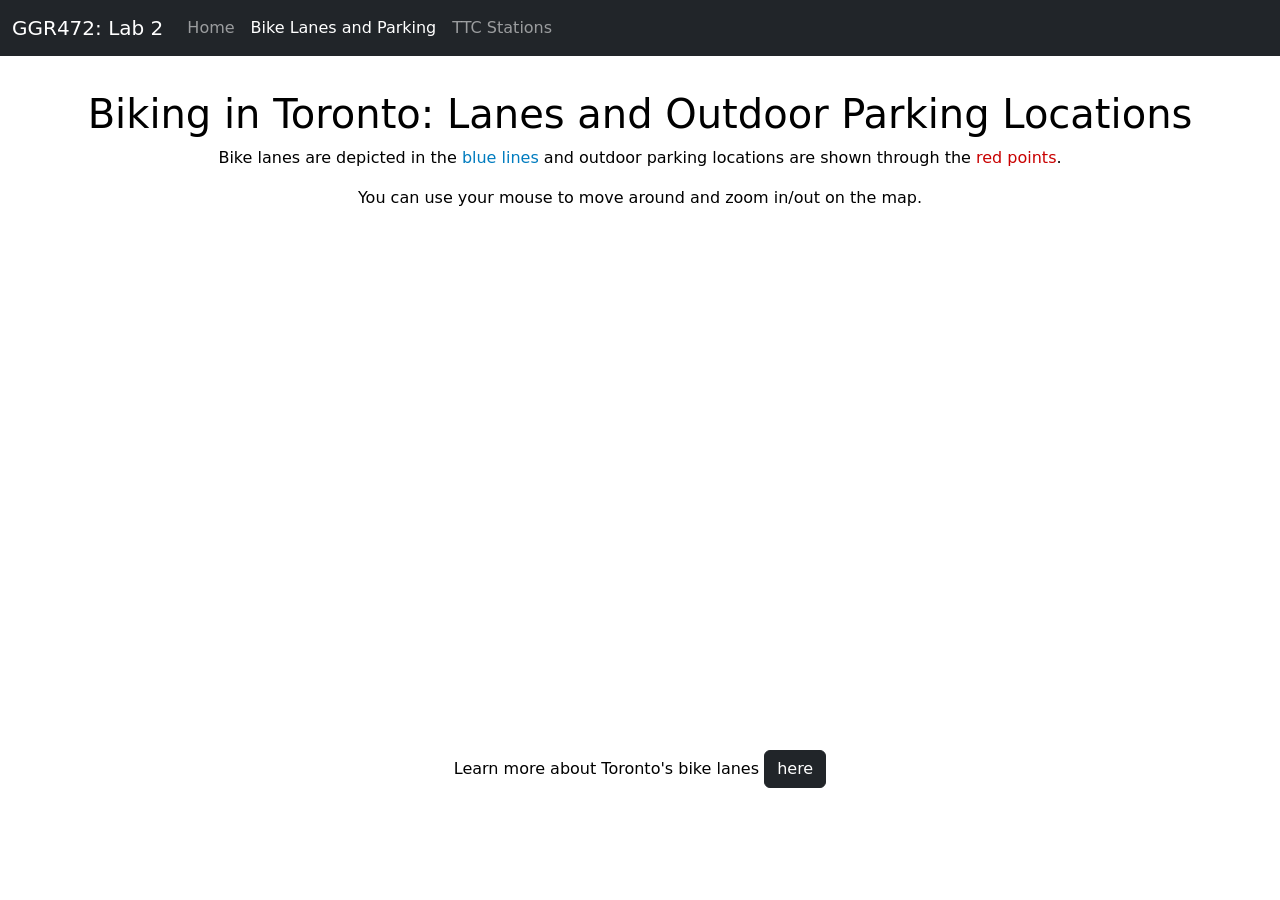
==== BikeLanes.html @ e34cdb5e "Initial commit" ====
<!-- Declare document type as HTML-->
<!DOCTYPE html>

<!-- Set HTML language to English and theme to light/white -->
<html lang="en" data-bs-theme="light"> 

<head>
    <meta charset="UTF-8">
    <meta http-equiv="X-UA-Compatible" content="IE=edge">
    <!-- Make layout responsive on other/mobile devices -->
    <meta name="viewport" content="width=device-width, initial-scale=1.0">
    <!-- Website title displayed in browser tab -->
    <title>GGR472: Lab 2</title> 
    <!-- Mapbox GL JS library (JavaScript loaded in for interactive maps) -->
    <script src='https://api.mapbox.com/mapbox-gl-js/v3.18.1/mapbox-gl.js'></script>
    <!-- Mapbox GL CSS (CSS loaded in for styling) -->
    <link href='https://api.mapbox.com/mapbox-gl-js/v3.18.1/mapbox-gl.css' rel='stylesheet' /> 
    <!-- mapbox geocoder plugin -->
    <script
        src="https://api.mapbox.com/mapbox-gl-js/plugins/mapbox-gl-geocoder/v5.1.0/mapbox-gl-geocoder.min.js"></script>
    <link rel="stylesheet"
        href="https://api.mapbox.com/mapbox-gl-js/plugins/mapbox-gl-geocoder/v5.1.0/mapbox-gl-geocoder.css"
        type="text/css">
    <!-- Custom stylesheet for additional styling -->
    <link rel="stylesheet" href="style.css"> 
    <!-- Bootstrap CSS (for responsive layout/grids) -->
	<link href="https://cdn.jsdelivr.net/npm/bootstrap@5.2.3/dist/css/bootstrap.min.css" rel="stylesheet" integrity="sha384-rbsA2VBKQhggwzxH7pPCaAqO46MgnOM80zW1RWuH61DGLwZJEdK2Kadq2F9CUG65" crossorigin="anonymous"> <!--linking to bootstrap -->
</head>

<body>
	<!-- Boostrap navigation bar to expand horizontally on large screens (navbar-expand-lg)
     have a dark colour scheme (navbar-dark bg-dark) and stay frozen at the top of the viewport (fixed-top) -->
	<nav class="navbar navbar-expand-lg navbar-dark bg-dark fixed-top">
        <div class="container-fluid">
            <!-- Title section of navbar -->
            <a class="navbar-brand">GGR472: Lab 2</a>
            <!-- Compress navbar menu button for smaller screens -->
            <button class="navbar-toggler" type="button" data-bs-toggle="collapse"
                data-bs-target="#navbarSupportedContent" aria-controls="navbarSupportedContent" aria-expanded="false"
                aria-label="Toggle navigation">
                <span class="navbar-toggler-icon"></span>
            </button>
            <!-- Title section of navbar -->
            <div class="collapse navbar-collapse" id="navbarSupportedContent">
                <!-- Push items to the left of the page (me-auto) -->
                <ul class="navbar-nav me-auto mb-2 mb-lg-0">
                    <!-- Navigation bar options linked to other HTML pages -->
                    <li class="nav-item">
                        <a class="nav-link" href="index.html">Home</a>
                    </li>
                    <li class="nav-item">
                         <!-- Active indicates the current page -->
                        <a class="nav-link active" aria-current="page" href="BikeLanes.html">Bike Lanes and Parking</a>
                    </li>
                    <li class="nav-item">
                        <a class="nav-link" href="TTCStations.html">TTC Stations</a>
                    </li>
                </ul>
            </div>
        </div>
    </nav>
    
    <br>

    <!-- Container for main content - centre all text inside container, black background with white text
    Add padding/margin to the top and bottom of the page (p-1, mb-2) -->
    <div class="container text-center p-1 mb-2 bg-white text-black">
        <!-- Row to structure heading within Bootstrap grid system -->
        <div class="row">
            <!-- Heading section -->
            <h1>Biking in Toronto: Lanes and Outdoor Parking Locations</h1>
        </div>
        <!-- Descriptive text with certain words in different colours -->
         <div class="row">
            <p>Bike lanes are depicted in the <span style="color: #007cbf;">blue lines</span> and outdoor parking locations are shown through the <span style="color: #c90000;">red points</span>.</p>
            <p>You can use your mouse to move around and zoom in/out on the map.</p>
        </div>

        <!-- Map of bike lanes and outdoor bike parking -->
        <div id="my-map" class="map-container"></div>

        <!-- NAVIGATION ELEMENTS
        <div class="map-search-container">
            <label for="geocoder">Search for location</label>
            <div id="my-geocoder" class="geocoder"></div>
        </div> -->

        <!-- LEGEND
        <div id='popn-legend' class='legend'>
            <h4>Population</h4>
            <div><span></span>0-100,000</div> 
            <div><span></span>100,000-500,000</div>
            <div><span></span>500,000-1,000,000</div>
            <div><span></span>1,000,000-5,000,000</div>
            <div><span></span>>5,000,000</div>
        </div> -->

        <br>

        <!-- Link to external webpage about Toronto's bike lanes, view in same window -->
        <p>
            Learn more about Toronto's bike lanes
            <a class="btn btn-dark" target=”_blank” href="https://www.toronto.ca/services-payments/streets-parking-transportation/cycling-in-toronto/cycling-network-map/#location=&lat=&lng=&zoom=">here</a>
            <br>
        </p>

<!-- Bootstrap JavaScript bundle (for interactive components)-->
<script src="https://cdn.jsdelivr.net/npm/bootstrap@5.2.3/dist/js/bootstrap.bundle.min.js" integrity="sha384-YvpcrYf0tY3lHB60NNkmXc5s9fDVZLESaAA55NDzOxhy9GkcIdslK1eN7N6jIeHz" crossorigin="anonymous"></script>

<!-- My JavaScript file loaded in -->
<script src="script.js"></script>

</body>

</html>
---- style.css ----
/* Formatting the map */
.map-container {
  width: 100%; /* Map takes up 100% of the width of the page */
  height: 500px; /* Map height */
  position: relative;/* Map location determined relative to its normal position in the document */
}

/* 'pads' the top of a webpage so that text/information begins after the navigation bar */
body {
  padding-top: 62px;
}
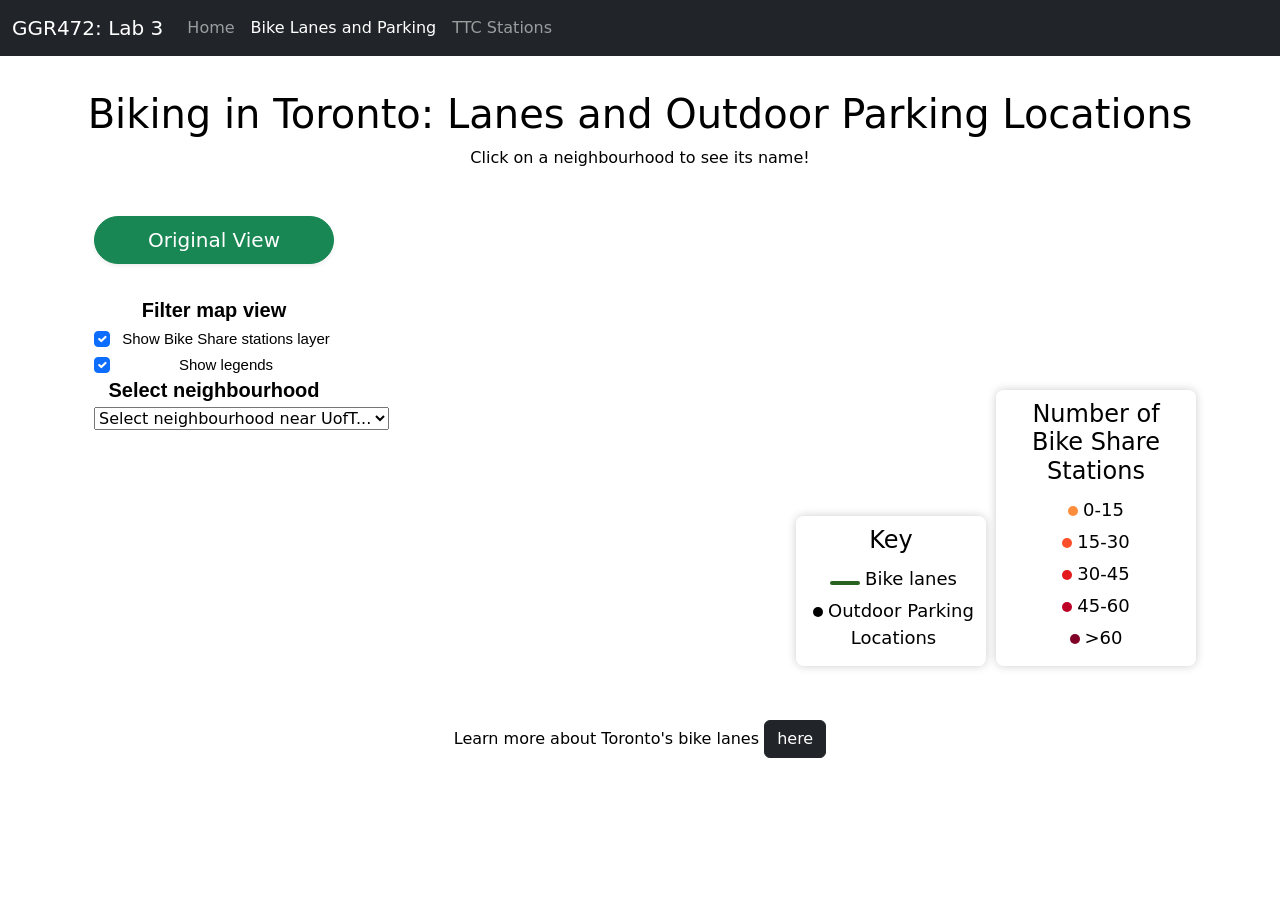
==== commit 2c565113: "submitting" ====
--- a/BikeLanes.html
+++ b/BikeLanes.html
@@ -10,12 +10,12 @@
     <!-- Make layout responsive on other/mobile devices -->
     <meta name="viewport" content="width=device-width, initial-scale=1.0">
     <!-- Website title displayed in browser tab -->
-    <title>GGR472: Lab 2</title> 
+    <title>GGR472: Lab 3</title> 
     <!-- Mapbox GL JS library (JavaScript loaded in for interactive maps) -->
     <script src='https://api.mapbox.com/mapbox-gl-js/v3.18.1/mapbox-gl.js'></script>
     <!-- Mapbox GL CSS (CSS loaded in for styling) -->
     <link href='https://api.mapbox.com/mapbox-gl-js/v3.18.1/mapbox-gl.css' rel='stylesheet' /> 
-    <!-- mapbox geocoder plugin -->
+    <!-- Mapbox geocoder plugin -->
     <script
         src="https://api.mapbox.com/mapbox-gl-js/plugins/mapbox-gl-geocoder/v5.1.0/mapbox-gl-geocoder.min.js"></script>
     <link rel="stylesheet"
@@ -33,7 +33,7 @@
 	<nav class="navbar navbar-expand-lg navbar-dark bg-dark fixed-top">
         <div class="container-fluid">
             <!-- Title section of navbar -->
-            <a class="navbar-brand">GGR472: Lab 2</a>
+            <a class="navbar-brand">GGR472: Lab 3</a>
             <!-- Compress navbar menu button for smaller screens -->
             <button class="navbar-toggler" type="button" data-bs-toggle="collapse"
                 data-bs-target="#navbarSupportedContent" aria-controls="navbarSupportedContent" aria-expanded="false"
@@ -69,31 +69,64 @@
         <div class="row">
             <!-- Heading section -->
             <h1>Biking in Toronto: Lanes and Outdoor Parking Locations</h1>
-        </div>
-        <!-- Descriptive text with certain words in different colours -->
-         <div class="row">
-            <p>Bike lanes are depicted in the <span style="color: #007cbf;">blue lines</span> and outdoor parking locations are shown through the <span style="color: #c90000;">red points</span>.</p>
-            <p>You can use your mouse to move around and zoom in/out on the map.</p>
+            <p>Click on a neighbourhood to see its name!</p>
         </div>
 
         <!-- Map of bike lanes and outdoor bike parking -->
-        <div id="my-map" class="map-container"></div>
+        <div id="my-map" class="map-container">
+            <!-- NAVIGATION ELEMENTS -->
+            <div class='map-search-container'>
+                <button type="button" class="btn btn-success btn-lg rounded-pill shadow-sm" id="returnbutton">Original View</button>
+            </div>
 
-        <!-- NAVIGATION ELEMENTS
-        <div class="map-search-container">
-            <label for="geocoder">Search for location</label>
-            <div id="my-geocoder" class="geocoder"></div>
-        </div> -->
+            <!-- Add legend -->
+            <div id='bikeshare-legend' class='legend'>
+                <h4>Number of Bike Share Stations</h4>
+                <div><span></span>0-15</div> 
+                <div><span></span>15-30</div>
+                <div><span></span>30-45</div>
+                <div><span></span>45-60</div>
+                <div><span></span>>60</div>
+            </div>
 
-        <!-- LEGEND
-        <div id='popn-legend' class='legend'>
-            <h4>Population</h4>
-            <div><span></span>0-100,000</div> 
-            <div><span></span>100,000-500,000</div>
-            <div><span></span>500,000-1,000,000</div>
-            <div><span></span>1,000,000-5,000,000</div>
-            <div><span></span>>5,000,000</div>
-        </div> -->
+            <div id='routes-parking-legend' class='legend'>
+                <h4>Key</h4>
+                <div><span></span>Bike lanes</div> 
+                <div><span></span>Outdoor Parking Locations</div>
+            </div>
+
+            <div class='map-data-container'>
+                <label class="option-label" for="layercheck">Filter map view</label>
+
+                <!-- Checkbox to show/hide layer -->
+                <div class="form-check">
+                    <input class="form-check-input" type="checkbox" value="" id="layercheck" checked>
+                    <label class="form-check-label" for="layercheck">Show Bike Share stations layer</label>
+                </div>
+
+                <!-- Checkbox to show/hide legend -->
+                <div class="form-check">
+                    <input class="form-check-input" type="checkbox" value="" id="legendcheck" checked>
+                    <label class="form-check-label" for="legendcheck">Show legends</label>
+                </div>
+
+                <!-- Dropdown for selecting a province/territory -->
+                <form>
+                    <fieldset id="boundaryfieldset">
+                        <label class="option-label">Select neighbourhood</label>
+                        <select id="boundary" name="boundary">
+                            <option value="" disabled selected>Select neighbourhood near UofT...</option>
+                            <option value="All">Show all neighbourhoods</option>
+                            <option value="Bay-Cloverhill">Bay-Cloverhill</option>
+                            <option value="University">University</option>
+                            <option value="Kensington-Chinatown">Kensington-Chinatown</option>
+                        </select>
+                    </fieldset>
+                </form>
+
+            </div>
+
+        </div>
 
         <br>
 
--- a/style.css
+++ b/style.css
@@ -3,9 +3,183 @@
   width: 100%; /* Map takes up 100% of the width of the page */
   height: 500px; /* Map height */
   position: relative;/* Map location determined relative to its normal position in the document */
+  z-index: 500;
+}
+
+.map-search-container {
+    position: relative;
+    background: rgba(255, 255, 255, 0.8);
+    top: 0;
+    left: 0;
+    width: 260px;
+    margin: 10px 0 0 10px;
+    padding: 10px;
+    border-radius: 8px;
+    overflow: visible;
+}
+
+#returnbutton {
+    position: relative;
+    margin: 10px 0 10px;
+    width: 100%;
+    z-index: 1000;
+}
+
+
+/* Formatting geocoder */
+.geocoder {
+    position: relative;
+    margin: 10px 0;
 }
 
 /* 'pads' the top of a webpage so that text/information begins after the navigation bar */
 body {
   padding-top: 62px;
+}
+
+/* format map data container */
+.map-data-container {
+    position: relative;
+    background: rgba(255, 255, 255, 0.9);
+    width: 260px;
+    top: 0;
+    left: 10px;
+    margin-top: 5px;
+    padding: 10px;
+    border-radius: 8px;
+    overflow: visible;
+    z-index: 1000;
+}
+
+.option-label {
+    font: 20px 'Helvetica Neue', Arial, Helvetica, sans-serif;
+    font-weight: bold;
+    width: 95%;
+    padding-bottom: 5px;
+    position: relative;
+    z-index: 1000;
+}
+
+.form-check-label {
+    font: 15px 'Helvetica Neue', Arial, Helvetica, sans-serif;
+    position: relative;
+    z-index: 1000;
+}
+
+.form {
+    padding-bottom: 20px;
+    position: relative;
+    z-index: 1000;
+}
+
+/*--------------------------------------------------------------------
+Formatting Bike Share map legend
+--------------------------------------------------------------------*/
+/* Formatting map legend */
+#bikeshare-legend {
+    position: absolute;
+    background-color: rgba(255, 255, 255, 0.7);
+    bottom: 0;
+    right: 0;
+    margin: 0 10px 30px 0; /*top margin, right margin, bottom margin, left margin*/
+    padding: 10px; /*around elements inside of overlay*/
+    border-radius: 8px;
+    box-shadow: 0 0 10px rgba(0, 0, 0, 0.2);
+    max-width: 200px;
+    z-index: 1000;
+}
+
+#bikeshare-legend h4 {
+    margin: 0 0 10px;
+}
+
+#bikeshare-legend div {
+    margin-bottom: 5px;
+}
+
+/* Change font size of ranges in legend */
+#bikeshare-legend div {
+    font-size: 18px;
+}
+
+#bikeshare-legend span {
+    display: inline-block;
+    border-radius: 50%; /*curve border to make a circle*/
+    height: 10px; /*size of circle*/
+    width: 10px;
+    margin-right: 5px; /*position of circle*/
+}
+
+/* Add colour to each child div in legend */
+#bikeshare-legend div:nth-child(2) span {
+    background-color: #fd8d3c; /* set background colour of span */
+}
+
+#bikeshare-legend div:nth-child(3) span {
+    background-color: #fc4e2a;
+}
+
+#bikeshare-legend div:nth-child(4) span {
+    background-color: #e31a1c;
+}
+
+#bikeshare-legend div:nth-child(5) span {
+    background-color: #bd0026;
+}
+
+#bikeshare-legend div:nth-child(6) span {
+    background-color: #800026;
+}
+
+/*--------------------------------------------------------------------
+Formatting regular legend
+--------------------------------------------------------------------*/
+#routes-parking-legend {
+    position: absolute;
+    background-color: rgba(255, 255, 255, 0.7);
+    bottom: 0;
+    right: 210px;
+    margin: 0 10px 30px 0; /*top margin, right margin, bottom margin, left margin*/
+    padding: 10px; /*around elements inside of overlay*/
+    border-radius: 8px;
+    box-shadow: 0 0 10px rgba(0, 0, 0, 0.2);
+    width: 190px;
+    z-index: 1100;
+}
+
+#routes-parking-legend h4 {
+    margin: 0 0 10px;
+}
+
+#routes-parking-legend div {
+    margin-bottom: 5px;
+    margin-left: 5px;
+}
+
+/* Change font size of ranges in legend */
+#routes-parking-legend div {
+    font-size: 18px;
+}
+
+#routes-parking-legend span {
+    display: inline-block;
+    border-radius: 50%; /*curve border to make a circle*/
+    height: 10px; /*size of circle*/
+    width: 10px;
+    margin-right: 5px; /*position of circle*/
+}
+
+/* Add colour to each child div in legend */
+#routes-parking-legend div:nth-child(2) span {
+    background-color: #276221; /* set background colour of span */
+    width: 30px;      /* length of line */
+    height: 4px;      /* thickness */
+    border-radius: 2px; /* slight rounding (optional) */
+}
+
+#routes-parking-legend div:nth-child(3) span {
+    background-color: #000000;
+    width: 10px;
+    height: 10px;
+    border-radius: 50%;
 }
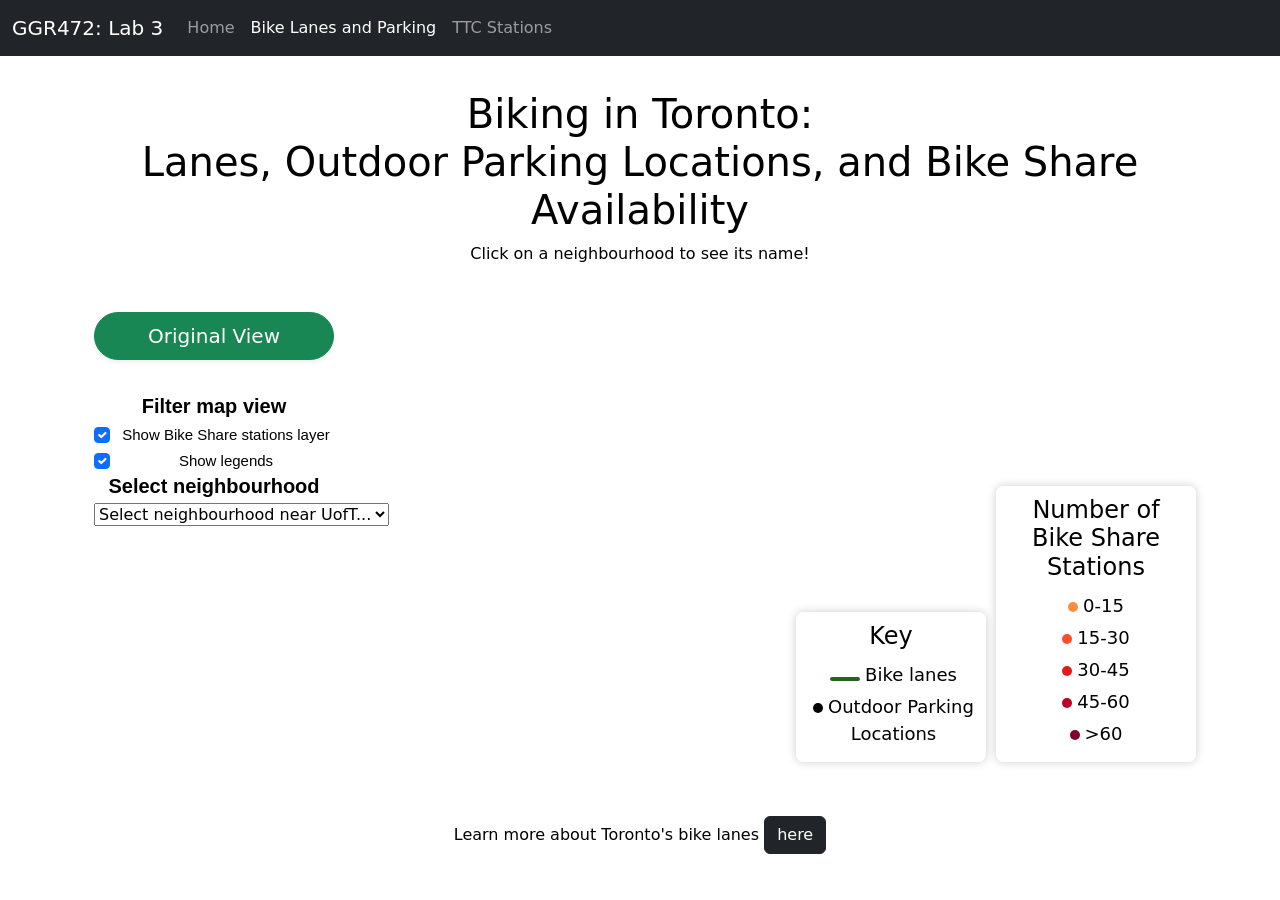
==== commit e804dc9b: "yup" ====
--- a/BikeLanes.html
+++ b/BikeLanes.html
@@ -68,7 +68,7 @@
         <!-- Row to structure heading within Bootstrap grid system -->
         <div class="row">
             <!-- Heading section -->
-            <h1>Biking in Toronto: Lanes and Outdoor Parking Locations</h1>
+            <h1>Biking in Toronto: <br> Lanes, Outdoor Parking Locations, and Bike Share Availability</h1>
             <p>Click on a neighbourhood to see its name!</p>
         </div>
 
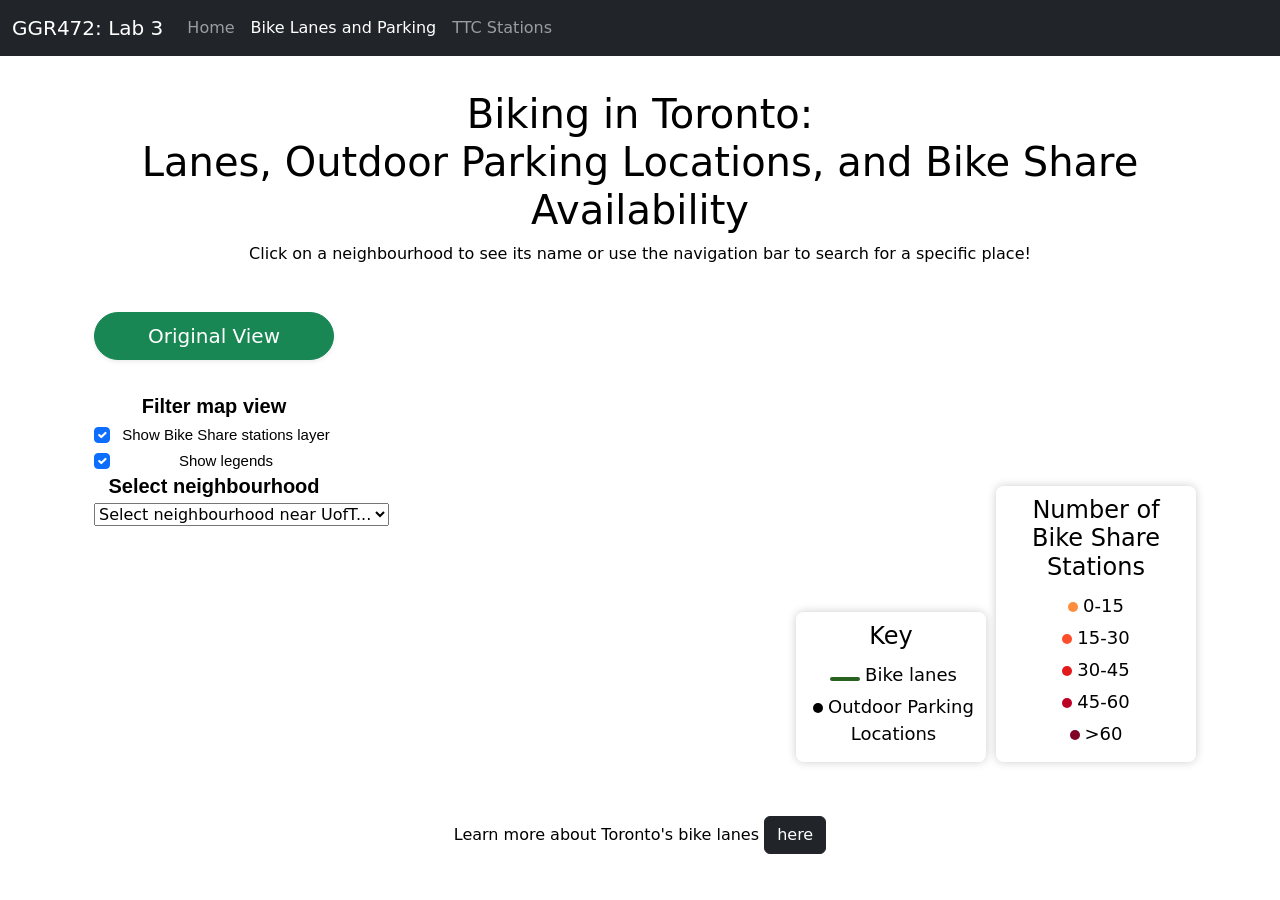
==== commit 94516ba7: "commit2" ====
--- a/BikeLanes.html
+++ b/BikeLanes.html
@@ -69,17 +69,17 @@
         <div class="row">
             <!-- Heading section -->
             <h1>Biking in Toronto: <br> Lanes, Outdoor Parking Locations, and Bike Share Availability</h1>
-            <p>Click on a neighbourhood to see its name!</p>
+            <p>Click on a neighbourhood to see its name or use the navigation bar to search for a specific place!</p>
         </div>
 
         <!-- Map of bike lanes and outdoor bike parking -->
         <div id="my-map" class="map-container">
-            <!-- NAVIGATION ELEMENTS -->
+            <!-- Navigation bar -->
             <div class='map-search-container'>
                 <button type="button" class="btn btn-success btn-lg rounded-pill shadow-sm" id="returnbutton">Original View</button>
             </div>
 
-            <!-- Add legend -->
+            <!-- Bike share station legend -->
             <div id='bikeshare-legend' class='legend'>
                 <h4>Number of Bike Share Stations</h4>
                 <div><span></span>0-15</div> 
@@ -89,28 +89,30 @@
                 <div><span></span>>60</div>
             </div>
 
+            <!-- General legend/key -->
             <div id='routes-parking-legend' class='legend'>
                 <h4>Key</h4>
                 <div><span></span>Bike lanes</div> 
                 <div><span></span>Outdoor Parking Locations</div>
             </div>
-
+            
+            <!-- Filter features -->
             <div class='map-data-container'>
                 <label class="option-label" for="layercheck">Filter map view</label>
 
-                <!-- Checkbox to show/hide layer -->
+                <!-- Checkbox to show/hide bike stations layer -->
                 <div class="form-check">
                     <input class="form-check-input" type="checkbox" value="" id="layercheck" checked>
                     <label class="form-check-label" for="layercheck">Show Bike Share stations layer</label>
                 </div>
 
-                <!-- Checkbox to show/hide legend -->
+                <!-- Checkbox to show/hide legends -->
                 <div class="form-check">
                     <input class="form-check-input" type="checkbox" value="" id="legendcheck" checked>
                     <label class="form-check-label" for="legendcheck">Show legends</label>
                 </div>
 
-                <!-- Dropdown for selecting a province/territory -->
+                <!-- Dropdown for selecting a neighbourhood near UofT -->
                 <form>
                     <fieldset id="boundaryfieldset">
                         <label class="option-label">Select neighbourhood</label>
--- a/style.css
+++ b/style.css
@@ -1,4 +1,4 @@
-/* Formatting the map */
+/* Formatting the map container itself */
 .map-container {
   width: 100%; /* Map takes up 100% of the width of the page */
   height: 500px; /* Map height */
@@ -6,6 +6,7 @@
   z-index: 500;
 }
 
+/* Formatting the return to original view button */
 .map-search-container {
     position: relative;
     background: rgba(255, 255, 255, 0.8);
@@ -25,7 +26,6 @@
     z-index: 1000;
 }
 
-
 /* Formatting geocoder */
 .geocoder {
     position: relative;
@@ -37,7 +37,7 @@
   padding-top: 62px;
 }
 
-/* format map data container */
+/* Format map data container */
 .map-data-container {
     position: relative;
     background: rgba(255, 255, 255, 0.9);
@@ -51,6 +51,7 @@
     z-index: 1000;
 }
 
+/* Format dropdown option label and filter map view label*/
 .option-label {
     font: 20px 'Helvetica Neue', Arial, Helvetica, sans-serif;
     font-weight: bold;
@@ -60,12 +61,14 @@
     z-index: 1000;
 }
 
+/* Format smaller text */
 .form-check-label {
     font: 15px 'Helvetica Neue', Arial, Helvetica, sans-serif;
     position: relative;
     z-index: 1000;
 }
 
+/* Format dropdown option in the map data container */
 .form {
     padding-bottom: 20px;
     position: relative;
@@ -73,9 +76,9 @@
 }
 
 /*--------------------------------------------------------------------
-Formatting Bike Share map legend
+Formatting Bike Share stations legend
 --------------------------------------------------------------------*/
-/* Formatting map legend */
+/* Formatting placement of the legend */
 #bikeshare-legend {
     position: absolute;
     background-color: rgba(255, 255, 255, 0.7);
@@ -89,10 +92,12 @@
     z-index: 1000;
 }
 
+/* Format heading */
 #bikeshare-legend h4 {
     margin: 0 0 10px;
 }
 
+/* Format placement of the div from the bottom */
 #bikeshare-legend div {
     margin-bottom: 5px;
 }
@@ -169,14 +174,15 @@
     margin-right: 5px; /*position of circle*/
 }
 
-/* Add colour to each child div in legend */
+/* Add line to symbolise bike lanes */
 #routes-parking-legend div:nth-child(2) span {
     background-color: #276221; /* set background colour of span */
     width: 30px;      /* length of line */
     height: 4px;      /* thickness */
-    border-radius: 2px; /* slight rounding (optional) */
+    border-radius: 2px; /* slight rounding */
 }
 
+/* Add point to symbolise outdoor bike parking */
 #routes-parking-legend div:nth-child(3) span {
     background-color: #000000;
     width: 10px;
